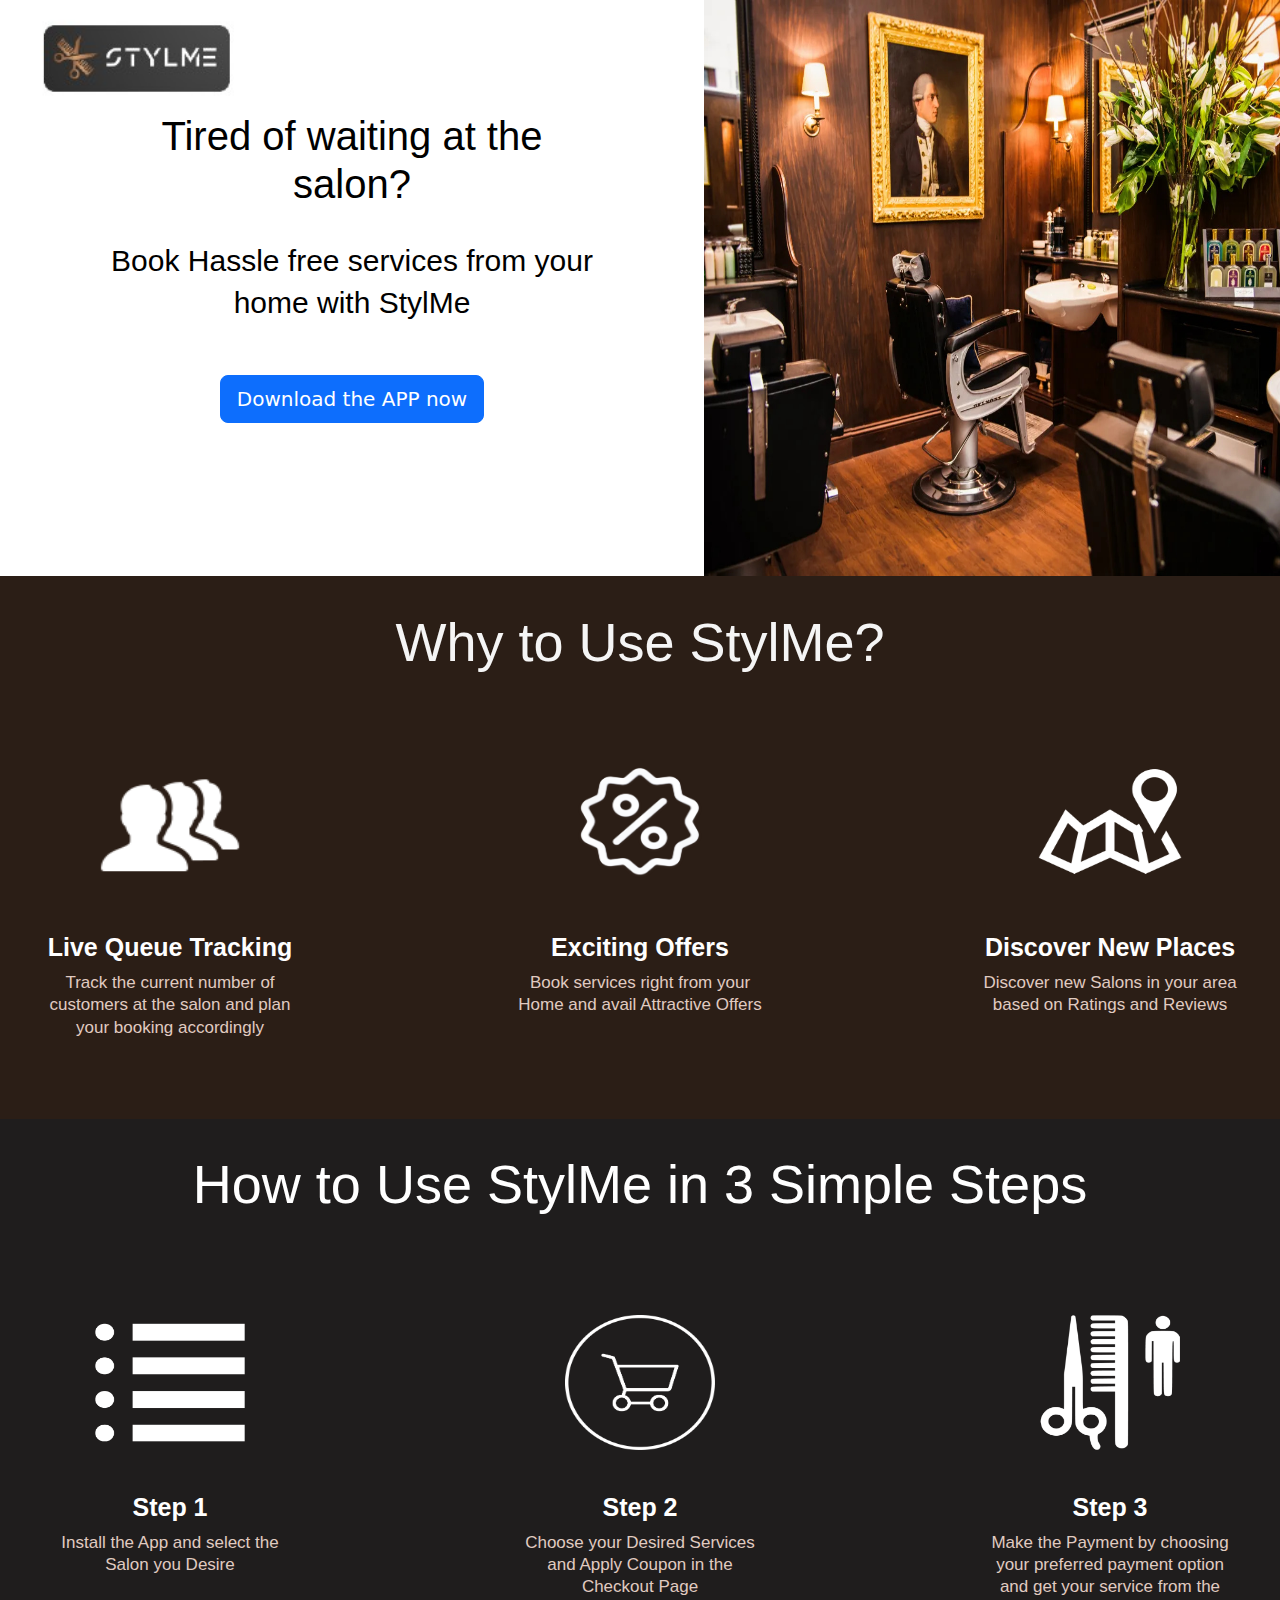
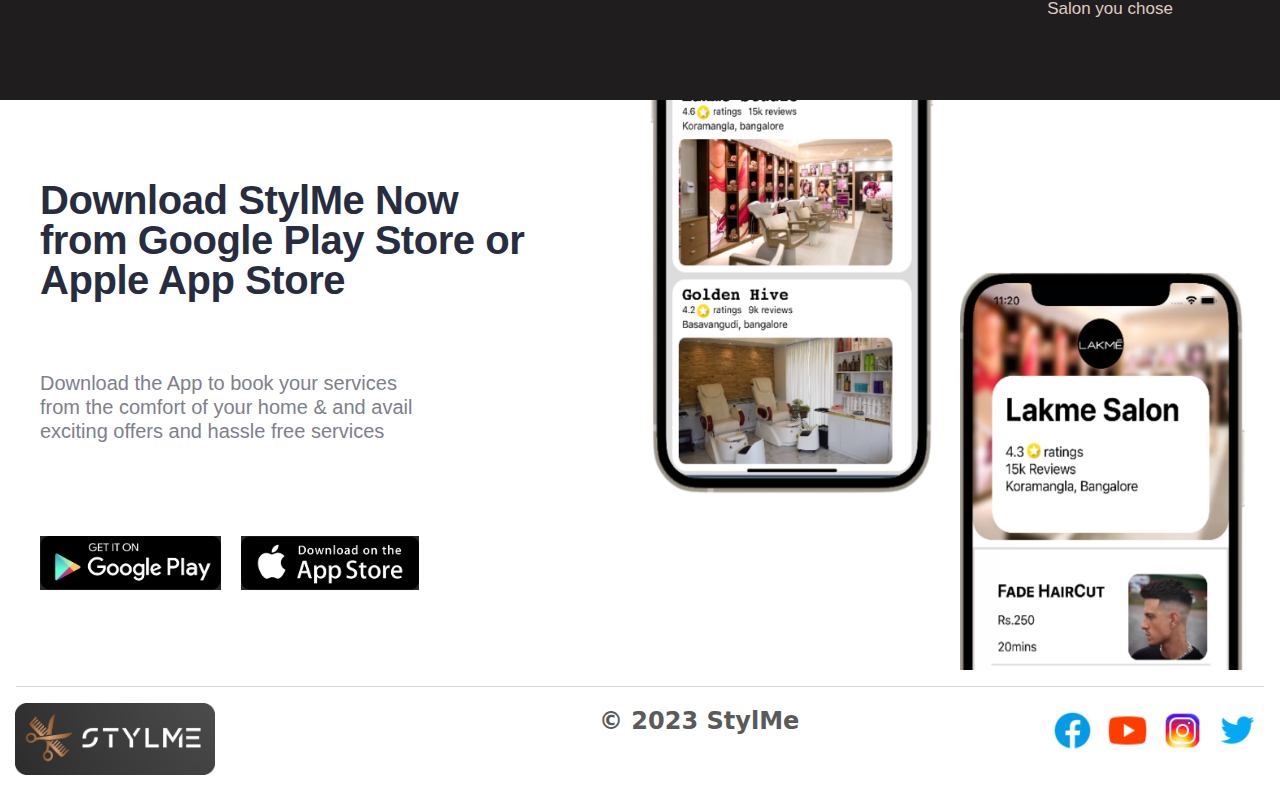
==== dashboard.html @ fe6c78ce "Initial commit" ====
<!DOCTYPE html>
<html lang="en">

<head>
  <meta charset="utf-8" />
  <meta name="viewport" content="width=device-width, initial-scale=1" />
  <meta name="description" content="" />
  <title>StylMe - Book your Favorite Salon Now.</title>
  <link rel="shortcut icon" type="image/png" href="image/favicon.png" >

  <link rel="canonical" href="https://getbootstrap.com/docs/5.2/examples/carousel/" />

  <link href="https://cdn.jsdelivr.net/npm/bootstrap@5.3.0-alpha1/dist/css/bootstrap.min.css" rel="stylesheet" />

  <style>
    
    .bd-placeholder-img {
      font-size: 1.125rem;
      text-anchor: middle;
      -webkit-user-select: none;
      -moz-user-select: none;
      user-select: none;
    }

    @media (min-width: 768px) {
      .bd-placeholder-img-lg {
        font-size: 3.5rem;
      }
    }

    .b-example-divider {
      height: 3rem;
      background-color: rgba(0, 0, 0, 0.1);
      border: solid rgba(0, 0, 0, 0.15);
      border-width: 1px 0;
      box-shadow: inset 0 0.5em 1.5em rgba(0, 0, 0, 0.1),
        inset 0 0.125em 0.5em rgba(0, 0, 0, 0.15);
    }

    .b-example-vr {
      flex-shrink: 0;
      width: 1.5rem;
      height: 100vh;
    }

    .bi {
      vertical-align: -0.125em;
      fill: currentColor;
    }

    .nav-scroller {
      position: relative;
      z-index: 2;
      height: 2.75rem;
      overflow-y: hidden;
    }

    .nav-scroller .nav {
      display: flex;
      flex-wrap: nowrap;
      padding-bottom: 1rem;
      margin-top: -1px;
      overflow-x: auto;
      text-align: center;
      white-space: nowrap;
      -webkit-overflow-scrolling: touch;
    }
  </style>

  <!-- Custom styles for this template -->
  <link href="dashboard.css" rel="stylesheet" />
</head>

<body>

  </header>
  <main>
    <div class="float-right"><img src="image/salon.jpg" height="576px" width="644px"></div>
    <div id="myCarousel" class="carousel slide" data-bs-ride="carousel" style="width: 55%;">
      <div class="carousel-indicators">
        <button type="button" data-bs-target="#myCarousel" data-bs-slide-to="0" class="active" aria-current="true"
          aria-label="Slide 1" hidden="hidden"></button>
        <button type="button" data-bs-target="#myCarousel" data-bs-slide-to="1" aria-label="Slide 2"
          hidden="hidden"></button>
      </div>
      <div class="carousel-inner">
        <div class="carousel-item active">
          <img src="image/white_bg_wlogo.jpg" width="100%">
          <div class="_26WmF"><a href="Customer.html"><img class="" width="200" alt="" src="image/logo_curve.png"></a></div>
          <svg class="bd-placeholder-img" width="100%" height="100%" xmlns="http://www.w3.org/2000/svg"
            aria-hidden="false" preserveAspectRatio="xMidYMid slice" focusable="false">
            <rect width="100%" height="100%" fill="#777" />
          </svg>

          <div class="container">
            <div class="carousel-caption">
              <h1 style="color: black; font-family:'Trebuchet MS', 'Lucida Sans Unicode', 'Lucida Grande', 'Lucida Sans', Arial, sans-serif">Tired of waiting at the salon?</h1>
              <br>
              <p style="color: black; font-size: 30px; font-family: 'Segoe UI', Tahoma, Geneva, Verdana, sans-serif;">
                Book Hassle free services from your home with StylMe
              </p>
              <br>
              <p>
                <a class="btn btn-lg btn-primary" href="#" onclick="autoScroll()">Download the APP now</a>
              </p>
            </div>
          </div>
        </div>

        <div class="carousel-item">
          <img src="image/white_bg_wlogo.jpg" width="100%">
          <svg class="bd-placeholder-img" width="100%" height="100%" xmlns="http://www.w3.org/2000/svg"
            aria-hidden="false" preserveAspectRatio="xMidYMid slice" focusable="false">
            <rect width="100%" height="100%" fill="#777" />
          </svg>

          <div class="container">
            <div class="carousel-caption">
              <h1 style="color: black; font-family:'Trebuchet MS', 'Lucida Sans Unicode', 'Lucida Grande', 'Lucida Sans', Arial, sans-serif">Want to get discovered?</h1>
              <br>
              <p style="color: black; font-size: 30px; font-family: 'Segoe UI', Tahoma, Geneva, Verdana, sans-serif;">Register your store in 3 easy steps and Partner with us</p>
              <br>
              <p>
                <a class="btn btn-lg btn-primary" href="index.html" target="_blank">Partner with Us</a>
              </p>
            </div>
          </div>
        </div>



      </div>
      <button id="next-button" class="carousel-control-prev" type="button" data-bs-target="#myCarousel"
        data-bs-slide="prev" hidden>
        <span class="carousel-control-prev-icon" aria-hidden="true"></span>
        <span class="visually-hidden">Previous</span>
      </button>
      <button id="prev-button" class="carousel-control-next" type="button" data-bs-target="#myCarousel"
        data-bs-slide="next" hidden>
        <span class="carousel-control-next-icon" aria-hidden="true"></span>
        <span class="visually-hidden">Next</span>
      </button>
    </div>



      <div class="_2tnu-">
        <br><br>
        <h1 style="font-family:Impact, Haettenschweiler, 'Arial Narrow Bold', sans-serif ; font-size: 54px; color: whitesmoke; text-align: center;">Why to Use StylMe?</h1>

        <div class="_2RZDN">
          <div class="_2Zn3W">
            <div class="_1Vw_y"><img class="_2dYjq" width="105" height="190" src="image/whitequeue.png">
            </div>
            <div class="_3fted">Live Queue Tracking</div>
            <div class="_12i5X">Track the current number of customers at the salon and plan your booking accordingly
            </div>
          </div>
          <div class="_2Zn3W">
            <div class="_1Vw_y"><img class="_2dYjq" width="112" height="206" src="image/whitediscount.png">
            </div>
            <div class="_3fted">Exciting Offers</div>
            <div class="_12i5X">Book services right from your Home and avail Attractive Offers</div>
          </div>
          <div class="_2Zn3W">
            <div class="_1Vw_y"><img class="_2dYjq" width="124" height="188" src="image/whitediscover.jpeg">
            </div>
            <div class="_3fted">Discover New Places</div>
            <div class="_12i5X">Discover new Salons in your area based on Ratings and Reviews</div>
          </div>
        </div>
      </div>

      <div class="_2tnu1-">
        <br><br>
        <h1 style="font-family:Impact, Haettenschweiler, 'Arial Narrow Bold', sans-serif ; font-size: 54px; color:white; text-align: center;">How to Use StylMe in 3 Simple Steps</h1>

        <br>

        <div class="_2RZDN">
          <div class="_2Zn3W">
            <div class="_1Vw_y"><img class="_2dYjq" width="105" height="190" src="image/step1.png">
            </div>
            <div class="_3fted">Step 1</div>
            <div class="_12i5X">Install the App and select the Salon you Desire
            </div>
          </div>
          <div class="_2Zn3W">
            <div class="_1Vw_y"><img class="_2dYjq" width="112" height="206" src="image/step2.png">
            </div>
            <div class="_3fted">Step 2</div>
            <div class="_12i5X">Choose your Desired Services and Apply Coupon in the Checkout Page</div>
          </div>
          <div class="_2Zn3W">
            <div class="_1Vw_y"><img class="_2dYjq" width="124" height="188" src="image/step3.png">
            </div>
            <div class="_3fted">Step 3</div>
            <div class="_12i5X">Make the Payment by choosing your preferred payment option and get your service from the Salon you chose</div>
          </div>
        </div>
      </div>

      <div class="_3tAmb">
        <div class="_2ZpEk">
          <div class="_221uw">Download StylMe Now from Google Play Store or Apple App Store</div>
          <br><br><br>
          <div class="_1C4_O">Download the App to book your services from the comfort of your home &amp; and avail exciting offers and hassle free services</div>
          <br><br>
          <div><a href="https://play.google.com/store/apps/details?id=in.swiggy.android" target="_blank"
              rel="noopener noreferrer"><img class="_12dJy" height="54"
                src="image/googlepay.png"></a><a
              href="https://itunes.apple.com/in/app/swiggy-food-order-delivery/id989540920" target="_blank"
              rel="noopener noreferrer"><img class="_37Cft" height="54"
                src="image/appstore.png"></a></div>
                <img class="_2SJnz" width="384" height="489" src="image/app_final2.png">
        </div>
      </div>





    <!-- FOOTER -->


    <hr class="featurette-divider" />
    <div class="_26WmF"><a href="dashboard.html"><img class="" width="200" alt="" src="image/logo_curve.png"></a></div>
    <div class="_2BWW_">© 2023 StylMe</div>    
    <div class="_2-f1I">
      <a class="_1Az3W" href="https://www.facebook.com/" rel="nofollow noopener" alt="facebook" target="_blank"><img
          class="" width="45" height="45" alt="" src="image/facebook.png" style="margin:5px;"></a><a class="_1Az3W"
        href="https://youtube.com/" rel="nofollow noopener" alt="pintrest" target="_blank"><img class="" width="45"
          height="45" alt="" src="image/youtube.png" style="margin:5px;"></a><a class="_1Az3W"
        href="https://instagram.com/" rel="nofollow noopener" alt="instagram" target="_blank"><img class="" width="45"
          height="45" alt="" src="image/instagram.png" style="margin:5px;"></a><a class="_1Az3W" href="https://twitter.com/"
        rel="nofollow noopener" alt="twitter" target="_blank"><img class="" width="45" height="45" alt=""
          src="image/twitter.png" style="margin:5px;"></a>
    </div>
  </div>


  </main>

  <script src="https://cdn.jsdelivr.net/npm/bootstrap@5.3.0-alpha1/dist/js/bootstrap.bundle.min.js"></script>
  <script>
    function autoScroll() {
      window.scrollTo(0, 1600);
    }
    window.onload = function () {
      var button = document.getElementById("next-button")
      setInterval(function () {
        button.click();
      }, 5000);

    };
  </script>
</body>

</html>
---- dashboard.css ----
/* GLOBAL STYLES
-------------------------------------------------- */
/* Padding below the footer and lighter body text */

body {
  padding-top: 0rem;
  padding-bottom: 3rem;
  color: #5a5a5a;
  
}
._26WmF{
  float: left;
  margin-left: 15px;
  margin-bottom: 20px;
}
._2BWW_{
  float: left;
  margin-left: 30%;
  margin-bottom: 20px;
  font-size: x-large;
  font-weight: bold;
}
._2-f1I{
  float: right;
  margin-right: 15px;
  margin-bottom: 20px;
}

/* CUSTOMIZE THE CAROUSEL
-------------------------------------------------- */
/* .carousel-control-next {
  background-color: #5a5a5a;
} */
.carousel-control-next:hover {
  background-color:#5a5a5a;
  transition: 0.7s;
}
/* .carousel-control-prev {
  background-color: #5a5a5a;
} */
.carousel-control-prev:hover {
  background-color:#5a5a5a;
  transition: 0.7s;
}
/* Carousel base class */
.carousel {
  margin-bottom: 4rem;
}
/* Since positioning the image, we need to help out the caption */
.carousel-caption {
  color: whitesmoke;
  /* font-weight: 100; */
  bottom: 3rem;
  z-index: 10;
}

/* Declare heights because of positioning of img element */
.carousel-item {
  height: 32rem;
}


/* MARKETING CONTENT
-------------------------------------------------- */

/* Center align the text within the three columns below the carousel */
.marketing .col-lg-4 {
  margin-bottom: 1.5rem;
  text-align: center;
}
/* rtl:begin:ignore */
.marketing .col-lg-4 p {
  margin-right: .75rem;
  margin-left: .75rem;
}
/* rtl:end:ignore */


/* Featurettes
------------------------- */

.featurette-divider {
  margin: 1rem; /* Space out the Bootstrap <hr> more */
}

.featurette-divider1 {
  margin: 0rem; /* Space out the Bootstrap <hr> more */
}

/* Thin out the marketing headings */
/* rtl:begin:remove */
.featurette-heading {
  letter-spacing: -.05rem;
}

/* rtl:end:remove */

/* RESPONSIVE CSS
-------------------------------------------------- */

@media (min-width: 40em) {
  /* Bump up size of carousel content */
  .carousel-caption p {
    margin-bottom: 1.25rem;
    font-size: 2.5rem;
    line-height: 1.4;
  }

  .featurette-heading {
    font-size: 50px;
  }
}

@media (min-width: 62em) {
  .featurette-heading {
    margin-top: 7rem;
  }
}
.float-right{
  float: right;
  width: 45%;
}


/* .row-feat-wbg{
  background-color: aqua;
} */



._2tnu-{
  font-size: 14px;
  line-height: 1.2;
  -webkit-font-smoothing: antialiased;
  font-family: ProximaNova,arial,Helvetica Neue,sans-serif;
  letter-spacing: 0;
  font-weight: 300;
  color: #282c3f;
  margin: 0;
  box-sizing: inherit;
  -webkit-text-size-adjust: none;
  -webkit-tap-highlight-color: transparent;
  outline: none;
  background: #2b1e16;
  padding: 0 20px;
  }

  ._2tnu1-{
    font-size: 14px;
    line-height: 1.2;
    -webkit-font-smoothing: antialiased;
    font-family: ProximaNova,arial,Helvetica Neue,sans-serif;
    letter-spacing: 0;
    font-weight: 300;
    color: #282c3f;
    margin: 0;
    box-sizing: inherit;
    -webkit-text-size-adjust: none;
    -webkit-tap-highlight-color: transparent;
    outline: none;
    background: #1f1d1d;
    padding: 0 20px;
    }
  
  ._2RZDN{
    font-size: 14px;
    line-height: 1.2;
    -webkit-font-smoothing: antialiased;
    font-family: ProximaNova,arial,Helvetica Neue,sans-serif;
    letter-spacing: 0;
    font-weight: 300;
    color: #282c3f;
    padding: 0;
    box-sizing: inherit;
    -webkit-text-size-adjust: none;
    -webkit-tap-highlight-color: transparent;
    outline: none;
    display: flex;
    justify-content: space-between;
    padding-bottom: 80px;
    max-width: 1200px;
    min-width: 1200px;
    margin: 0 auto;
    position: relative;
  }
  
  ._2Zn3W{
    font-size: 14px;
    line-height: 1.2;
    -webkit-font-smoothing: antialiased;
    font-family: ProximaNova,arial,Helvetica Neue,sans-serif;
    letter-spacing: 0;
    font-weight: 300;
    margin: 0;
    padding: 0;
    box-sizing: inherit;
    -webkit-text-size-adjust: none;
    -webkit-tap-highlight-color: transparent;
    outline: none;
    position: relative;
    color: #fff;
    text-align: center;
  }
  
  ._1Vw_y{
    font-size: 14px;
    line-height: 1.2;
    -webkit-font-smoothing: antialiased;
    font-family: ProximaNova,arial,Helvetica Neue,sans-serif;
    letter-spacing: 0;
    font-weight: 300;
    color: #fff;
    text-align: center;
    margin: 0;
    padding: 0;
    box-sizing: inherit;
    -webkit-text-size-adjust: none;
    -webkit-tap-highlight-color: transparent;
    outline: none;
    height: 250px;
    display: flex;
    align-items: flex-end;
    justify-content: center;
  }
  
  ._3fted{
    line-height: 1.2;
    -webkit-font-smoothing: antialiased;
    font-family: ProximaNova,arial,Helvetica Neue,sans-serif;
    letter-spacing: 0;
    color: #fff;
    text-align: center;
    margin: 0;
    padding: 0;
    box-sizing: inherit;
    -webkit-text-size-adjust: none;
    -webkit-tap-highlight-color: transparent;
    outline: none;
    font-size: 25px;
    font-weight: 600;
    margin-top: 0;
  }
  
  ._12i5X{
    -webkit-font-smoothing: antialiased;
    font-family: ProximaNova,arial,Helvetica Neue,sans-serif;
    letter-spacing: 0;
    font-weight: 300;
    text-align: center;
    margin: 0;
    padding: 0;
    box-sizing: inherit;
    -webkit-text-size-adjust: none;
    -webkit-tap-highlight-color: transparent;
    outline: none;
    font-size: 17px;
    width: 260px;
    margin-top: 10px;
    color: #e0cbc1;
    line-height: 1.3;
  }
  
  ._2dYjq{
    font-size: 14px;
    line-height: 1.2;
    -webkit-font-smoothing: antialiased;
    font-family: ProximaNova,arial,Helvetica Neue,sans-serif;
    letter-spacing: 0;
    font-weight: 300;
    color: #fff;
    text-align: center;
    width: 150px;
    aspect-ratio: auto 112 / 206;
    height: 135px;
    margin: 0;
    padding: 0;
    box-sizing: inherit;
    -webkit-text-size-adjust: none;
    -webkit-tap-highlight-color: transparent;
    outline: none;
    border-style: none;
    margin-bottom: 42px;
  }
  

  ._3tAmb{
    font-size: 14px;
    line-height: 1.2;
    -webkit-font-smoothing: antialiased;
    font-family: ProximaNova,arial,Helvetica Neue,sans-serif;
    letter-spacing: 0;
    font-weight: 300;
    color: #282c3f;
    margin: 0;
    box-sizing: inherit;
    -webkit-text-size-adjust: none;
    -webkit-tap-highlight-color: transparent;
    outline: none;
    padding: 0 20px;
    height: 570px;
    overflow: hidden;
  }

  ._2ZpEk{
    font-size: 14px;
    line-height: 1.2;
    -webkit-font-smoothing: antialiased;
    font-family: ProximaNova,arial,Helvetica Neue,sans-serif;
    letter-spacing: 0;
    font-weight: 300;
    color: #282c3f;
    padding: 0;
    box-sizing: inherit;
    -webkit-text-size-adjust: none;
    -webkit-tap-highlight-color: transparent;
    outline: none;
    max-width: 1200px;
    min-width: 1200px;
    position: relative;
    margin: 0 auto;
    display: flex;
    flex-direction: column;
    justify-content: center;
    height: 100%;
  }

  ._221uw{
    -webkit-font-smoothing: antialiased;
    font-family: ProximaNova,arial,Helvetica Neue,sans-serif;
    color: #282c3f;
    margin: 0;
    padding: 0;
    box-sizing: inherit;
    -webkit-text-size-adjust: none;
    -webkit-tap-highlight-color: transparent;
    outline: none;
    font-size: 40px;
    font-weight: 600;
    width: 500px;
    line-height: 1;
    letter-spacing: -.45px;
  }

  ._1C4_O{
    -webkit-font-smoothing: antialiased;
    font-family: ProximaNova,arial,Helvetica Neue,sans-serif;
    letter-spacing: 0;
    margin: 0;
    padding: 0;
    box-sizing: inherit;
    -webkit-text-size-adjust: none;
    -webkit-tap-highlight-color: transparent;
    outline: none;
    font-size: 20px;
    width: 400px;
    font-weight: 300;
    padding-top: 20px;
    padding-bottom: 60px;
    color: #7e808c;
    line-height: 1.2;
  }

  ._12dJy{
    font-size: 14px;
    line-height: 1.2;
    -webkit-font-smoothing: antialiased;
    font-family: ProximaNova,arial,Helvetica Neue,sans-serif;
    letter-spacing: 0;
    font-weight: 300;
    height: 54px;
    margin: 0;
    padding: 0;
    box-sizing: inherit;
    -webkit-text-size-adjust: none;
    -webkit-tap-highlight-color: transparent;
    outline: none;
    border-style: none;
    margin-right: 20px;
    cursor: pointer;
  }

  ._37Cft{
    font-size: 14px;
    line-height: 1.2;
    -webkit-font-smoothing: antialiased;
    font-family: ProximaNova,arial,Helvetica Neue,sans-serif;
    letter-spacing: 0;
    font-weight: 300;
    height: 54px;
    margin: 0;
    padding: 0;
    box-sizing: inherit;
    -webkit-text-size-adjust: none;
    -webkit-tap-highlight-color: transparent;
    outline: none;
    border-style: none;
    cursor: pointer;
  }

  ._3QGpR{
    font-size: 14px;
    line-height: 1.2;
    -webkit-font-smoothing: antialiased;
    font-family: ProximaNova,arial,Helvetica Neue,sans-serif;
    letter-spacing: 0;
    font-weight: 300;
    color: #282c3f;
    width: 384px;
    aspect-ratio: auto 384 / 489;
    height: 489px;
    margin: 0;
    padding: 0;
    box-sizing: inherit;
    -webkit-text-size-adjust: none;
    -webkit-tap-highlight-color: transparent;
    outline: none;
    border-style: none;
    position: absolute;
    top: 0;
    right: 300px;
  }

  ._2SJnz{
    font-size: 14px;
    line-height: 1.2;
    -webkit-font-smoothing: antialiased;
    font-family: ProximaNova,arial,Helvetica Neue,sans-serif;
    letter-spacing: 0;
    font-weight: 300;
    color: #282c3f;
    width: 650px;
    aspect-ratio: auto 384 / 489;
    height: 600px;
    margin: 0;
    padding: 0;
    box-sizing: inherit;
    -webkit-text-size-adjust: none;
    -webkit-tap-highlight-color: transparent;
    outline: none;
    border-style: none;
    bottom: 0;
    right: -45px;
    position: absolute;
  }

  ._2BWW{
    line-height: 1.2;
    -webkit-font-smoothing: antialiased;
    font-family: ProximaNova,arial,Helvetica Neue,sans-serif;
    font-weight: 300;
    color: #fff;
    margin: 0;
    padding: 0;
    box-sizing: inherit;
    -webkit-text-size-adjust: none;
    -webkit-tap-highlight-color: transparent;
    outline: none;
    flex-grow: 1;
    text-align: center;
    font-size: 20px;
    letter-spacing: -.6px;
    margin-top: 20px;
  }
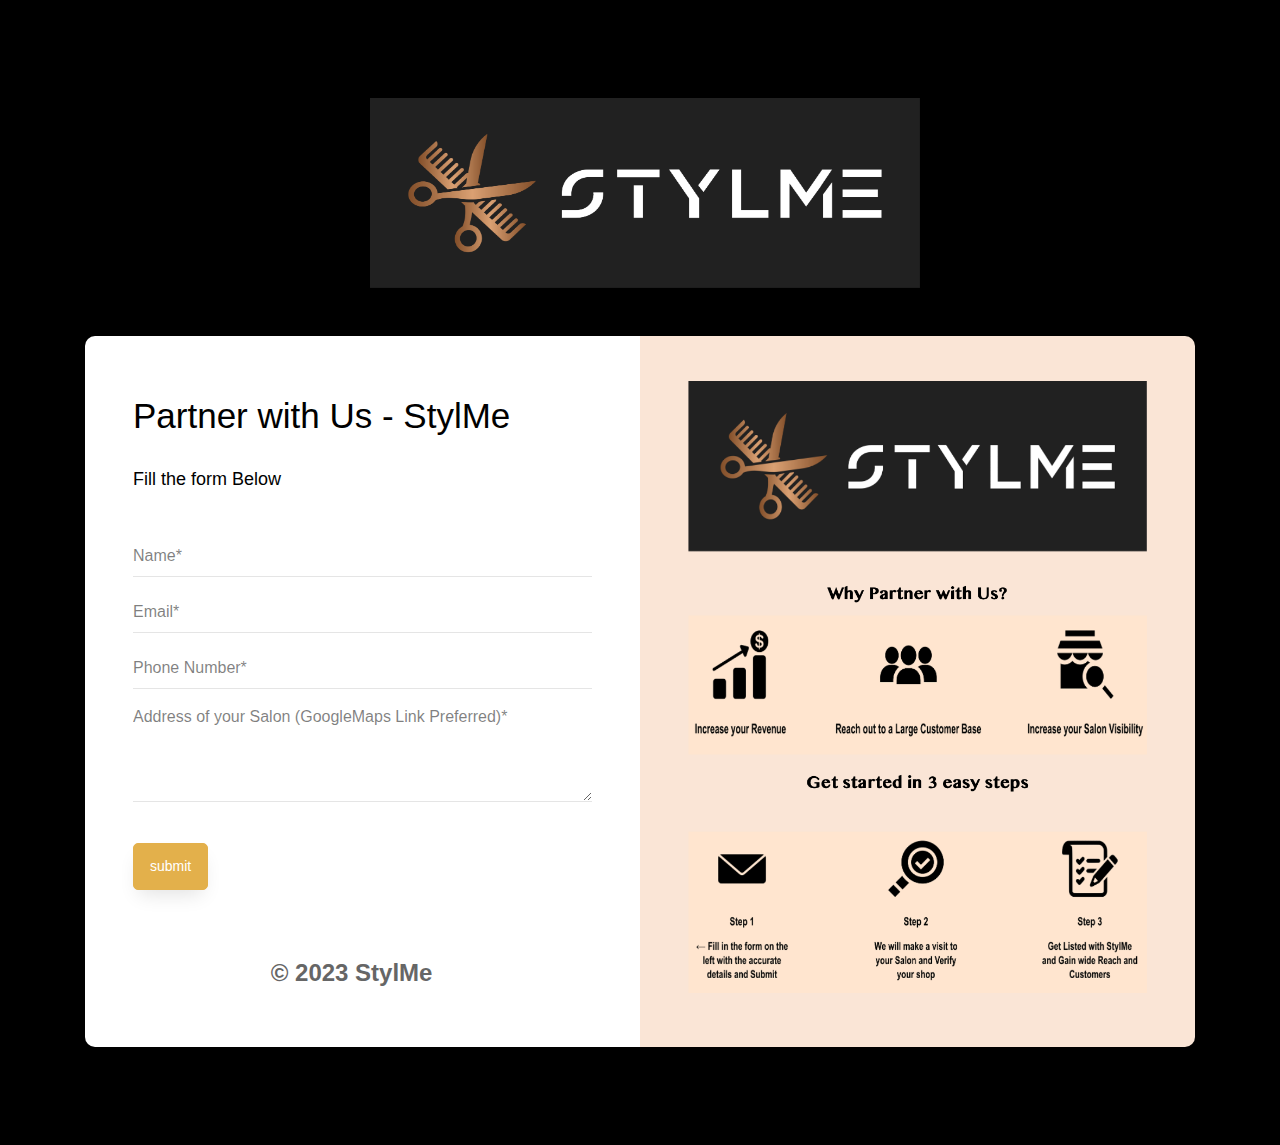
==== commit dc93552c: "Update dashboard.html" ====
--- a/dashboard.html
+++ b/dashboard.html
@@ -1,261 +1,103 @@
-<!DOCTYPE html>
+<!doctype html>
 <html lang="en">
+  <head>
+  	<title>Partner with Us - StylMe</title>
+    <meta charset="utf-8">
+    <meta name="viewport" content="width=device-width, initial-scale=1, shrink-to-fit=no">
+	<link rel="shortcut icon" type="image/png" href="image/favicon.png" >
 
-<head>
-  <meta charset="utf-8" />
-  <meta name="viewport" content="width=device-width, initial-scale=1" />
-  <meta name="description" content="" />
-  <title>StylMe - Book your Favorite Salon Now.</title>
-  <link rel="shortcut icon" type="image/png" href="image/favicon.png" >
+	<link href='https://fonts.googleapis.com/css?family=Roboto:400,100,300,700' rel='stylesheet' type='text/css'>
 
-  <link rel="canonical" href="https://getbootstrap.com/docs/5.2/examples/carousel/" />
+	<link rel="stylesheet" href="https://stackpath.bootstrapcdn.com/font-awesome/4.7.0/css/font-awesome.min.css">
+	
+	<link rel="stylesheet" href="css/style.css">
 
-  <link href="https://cdn.jsdelivr.net/npm/bootstrap@5.3.0-alpha1/dist/css/bootstrap.min.css" rel="stylesheet" />
+	</head>
+	<body>
+	<section class="ftco-section">
+		<div class="container">
+			<div class="row justify-content-center">
+				<div class="col-md-6 text-center mb-5">
+					<a href="index.html" target="_blank"><img src="image/logohd.png" height="190px" width="550px"></a>
+				</div>
+			</div>
+			<div class="row justify-content-center">
+				<div class="col-md-12">
+					<div class="wrapper">
+						<div class="row no-gutters">
+							<div class="col-lg-6">
+								<div class="contact-wrap w-100 p-md-5 p-4">
+									<p style="color: black; font-size: 35px; font-family:'Lucida Sans', 'Lucida Sans Regular', 'Lucida Grande', 'Lucida Sans Unicode', Geneva, Verdana, sans-serif;">
+										Partner with Us - StylMe
+									  </p>			
+									  <p style="color: black; font-size: 18px; font-family:'Lucida Sans', 'Lucida Sans Regular', 'Lucida Grande', 'Lucida Sans Unicode', Geneva, Verdana, sans-serif;">
+										Fill the form Below
+									  </p>	
+									<div id="form-message-warning" class="mb-4"></div> 
+				      		<div id="form-message-success" class="mb-4">
+				            Your message was sent, thank you!
+				      		</div>
+							<br>
 
-  <style>
-    
-    .bd-placeholder-img {
-      font-size: 1.125rem;
-      text-anchor: middle;
-      -webkit-user-select: none;
-      -moz-user-select: none;
-      user-select: none;
-    }
-
-    @media (min-width: 768px) {
-      .bd-placeholder-img-lg {
-        font-size: 3.5rem;
-      }
-    }
-
-    .b-example-divider {
-      height: 3rem;
-      background-color: rgba(0, 0, 0, 0.1);
-      border: solid rgba(0, 0, 0, 0.15);
-      border-width: 1px 0;
-      box-shadow: inset 0 0.5em 1.5em rgba(0, 0, 0, 0.1),
-        inset 0 0.125em 0.5em rgba(0, 0, 0, 0.15);
-    }
-
-    .b-example-vr {
-      flex-shrink: 0;
-      width: 1.5rem;
-      height: 100vh;
-    }
-
-    .bi {
-      vertical-align: -0.125em;
-      fill: currentColor;
-    }
-
-    .nav-scroller {
-      position: relative;
-      z-index: 2;
-      height: 2.75rem;
-      overflow-y: hidden;
-    }
-
-    .nav-scroller .nav {
-      display: flex;
-      flex-wrap: nowrap;
-      padding-bottom: 1rem;
-      margin-top: -1px;
-      overflow-x: auto;
-      text-align: center;
-      white-space: nowrap;
-      -webkit-overflow-scrolling: touch;
-    }
-  </style>
-
-  <!-- Custom styles for this template -->
-  <link href="dashboard.css" rel="stylesheet" />
-</head>
-
-<body>
-
-  </header>
-  <main>
-    <div class="float-right"><img src="image/salon.jpg" height="576px" width="644px"></div>
-    <div id="myCarousel" class="carousel slide" data-bs-ride="carousel" style="width: 55%;">
-      <div class="carousel-indicators">
-        <button type="button" data-bs-target="#myCarousel" data-bs-slide-to="0" class="active" aria-current="true"
-          aria-label="Slide 1" hidden="hidden"></button>
-        <button type="button" data-bs-target="#myCarousel" data-bs-slide-to="1" aria-label="Slide 2"
-          hidden="hidden"></button>
-      </div>
-      <div class="carousel-inner">
-        <div class="carousel-item active">
-          <img src="image/white_bg_wlogo.jpg" width="100%">
-          <div class="_26WmF"><a href="Customer.html"><img class="" width="200" alt="" src="image/logo_curve.png"></a></div>
-          <svg class="bd-placeholder-img" width="100%" height="100%" xmlns="http://www.w3.org/2000/svg"
-            aria-hidden="false" preserveAspectRatio="xMidYMid slice" focusable="false">
-            <rect width="100%" height="100%" fill="#777" />
-          </svg>
-
-          <div class="container">
-            <div class="carousel-caption">
-              <h1 style="color: black; font-family:'Trebuchet MS', 'Lucida Sans Unicode', 'Lucida Grande', 'Lucida Sans', Arial, sans-serif">Tired of waiting at the salon?</h1>
-              <br>
-              <p style="color: black; font-size: 30px; font-family: 'Segoe UI', Tahoma, Geneva, Verdana, sans-serif;">
-                Book Hassle free services from your home with StylMe
-              </p>
-              <br>
-              <p>
-                <a class="btn btn-lg btn-primary" href="#" onclick="autoScroll()">Download the APP now</a>
-              </p>
-            </div>
-          </div>
-        </div>
-
-        <div class="carousel-item">
-          <img src="image/white_bg_wlogo.jpg" width="100%">
-          <svg class="bd-placeholder-img" width="100%" height="100%" xmlns="http://www.w3.org/2000/svg"
-            aria-hidden="false" preserveAspectRatio="xMidYMid slice" focusable="false">
-            <rect width="100%" height="100%" fill="#777" />
-          </svg>
-
-          <div class="container">
-            <div class="carousel-caption">
-              <h1 style="color: black; font-family:'Trebuchet MS', 'Lucida Sans Unicode', 'Lucida Grande', 'Lucida Sans', Arial, sans-serif">Want to get discovered?</h1>
-              <br>
-              <p style="color: black; font-size: 30px; font-family: 'Segoe UI', Tahoma, Geneva, Verdana, sans-serif;">Register your store in 3 easy steps and Partner with us</p>
-              <br>
-              <p>
-                <a class="btn btn-lg btn-primary" href="index.html" target="_blank">Partner with Us</a>
-              </p>
-            </div>
-          </div>
-        </div>
+									<form method="POST" id="contactForm" name="contactForm" class="contactForm">
+										<div class="row">
+											<div class="col-md-12">
+												<div class="form-group">
+													<input type="text" class="form-control" name="name" id="name" placeholder="Name*">
+												</div>
+											</div>
+						
+											<div class="col-md-12"> 
+												<div class="form-group">
+													<input type="email" class="form-control" name="email" id="email" placeholder="Email*">
+												</div>
+											</div>
+											<div class="col-md-12">
+												<div class="form-group">
+													<input type="tel" class="form-control" name="phonenumber" id="phonenumber" placeholder="Phone Number*">
+												</div>
+											</div>
+											<div class="col-md-12">
+												<div class="form-group">
+													<textarea name="message" class="form-control" id="message" cols="30" rows="4" placeholder="Address of your Salon (GoogleMaps Link Preferred)*"></textarea>
+												</div>
+												<br>
+											</div>
+											<div class="col-md-12">
+												<div class="form-group">
+													<input type="submit" value="submit" class="btn btn-primary">
+													<div class="submitting"></div>
+												</div>
+											</div>
+										</div>
+									</form>
+									<br>
 
 
+									<div class="_2BWW_">© 2023 StylMe</div>   
+	
+									<div class="w-100 social-media mt-5">
+									</div>
+								</div>
+							</div>
 
-      </div>
-      <button id="next-button" class="carousel-control-prev" type="button" data-bs-target="#myCarousel"
-        data-bs-slide="prev" hidden>
-        <span class="carousel-control-prev-icon" aria-hidden="true"></span>
-        <span class="visually-hidden">Previous</span>
-      </button>
-      <button id="prev-button" class="carousel-control-next" type="button" data-bs-target="#myCarousel"
-        data-bs-slide="next" hidden>
-        <span class="carousel-control-next-icon" aria-hidden="true"></span>
-        <span class="visually-hidden">Next</span>
-      </button>
-    </div>
+							<div class="col-lg-6 d-flex align-items-stretch">
+								<div class="info-wrap w-100 p-5 img" style="background-image: url(image/flyer.png);">
+			          </div>
+							</div>
+						</div>
+					</div>
+				</div>
+			</div>
+		</div>
+	</section>
 
+	<script src="js/jquery.min.js"></script>
+  <script src="js/popper.js"></script>
+  <script src="js/bootstrap.min.js"></script>
+  <script src="js/jquery.validate.min.js"></script>
+  <script src="js/main.js"></script>
 
-
-      <div class="_2tnu-">
-        <br><br>
-        <h1 style="font-family:Impact, Haettenschweiler, 'Arial Narrow Bold', sans-serif ; font-size: 54px; color: whitesmoke; text-align: center;">Why to Use StylMe?</h1>
-
-        <div class="_2RZDN">
-          <div class="_2Zn3W">
-            <div class="_1Vw_y"><img class="_2dYjq" width="105" height="190" src="image/whitequeue.png">
-            </div>
-            <div class="_3fted">Live Queue Tracking</div>
-            <div class="_12i5X">Track the current number of customers at the salon and plan your booking accordingly
-            </div>
-          </div>
-          <div class="_2Zn3W">
-            <div class="_1Vw_y"><img class="_2dYjq" width="112" height="206" src="image/whitediscount.png">
-            </div>
-            <div class="_3fted">Exciting Offers</div>
-            <div class="_12i5X">Book services right from your Home and avail Attractive Offers</div>
-          </div>
-          <div class="_2Zn3W">
-            <div class="_1Vw_y"><img class="_2dYjq" width="124" height="188" src="image/whitediscover.jpeg">
-            </div>
-            <div class="_3fted">Discover New Places</div>
-            <div class="_12i5X">Discover new Salons in your area based on Ratings and Reviews</div>
-          </div>
-        </div>
-      </div>
-
-      <div class="_2tnu1-">
-        <br><br>
-        <h1 style="font-family:Impact, Haettenschweiler, 'Arial Narrow Bold', sans-serif ; font-size: 54px; color:white; text-align: center;">How to Use StylMe in 3 Simple Steps</h1>
-
-        <br>
-
-        <div class="_2RZDN">
-          <div class="_2Zn3W">
-            <div class="_1Vw_y"><img class="_2dYjq" width="105" height="190" src="image/step1.png">
-            </div>
-            <div class="_3fted">Step 1</div>
-            <div class="_12i5X">Install the App and select the Salon you Desire
-            </div>
-          </div>
-          <div class="_2Zn3W">
-            <div class="_1Vw_y"><img class="_2dYjq" width="112" height="206" src="image/step2.png">
-            </div>
-            <div class="_3fted">Step 2</div>
-            <div class="_12i5X">Choose your Desired Services and Apply Coupon in the Checkout Page</div>
-          </div>
-          <div class="_2Zn3W">
-            <div class="_1Vw_y"><img class="_2dYjq" width="124" height="188" src="image/step3.png">
-            </div>
-            <div class="_3fted">Step 3</div>
-            <div class="_12i5X">Make the Payment by choosing your preferred payment option and get your service from the Salon you chose</div>
-          </div>
-        </div>
-      </div>
-
-      <div class="_3tAmb">
-        <div class="_2ZpEk">
-          <div class="_221uw">Download StylMe Now from Google Play Store or Apple App Store</div>
-          <br><br><br>
-          <div class="_1C4_O">Download the App to book your services from the comfort of your home &amp; and avail exciting offers and hassle free services</div>
-          <br><br>
-          <div><a href="https://play.google.com/store/apps/details?id=in.swiggy.android" target="_blank"
-              rel="noopener noreferrer"><img class="_12dJy" height="54"
-                src="image/googlepay.png"></a><a
-              href="https://itunes.apple.com/in/app/swiggy-food-order-delivery/id989540920" target="_blank"
-              rel="noopener noreferrer"><img class="_37Cft" height="54"
-                src="image/appstore.png"></a></div>
-                <img class="_2SJnz" width="384" height="489" src="image/app_final2.png">
-        </div>
-      </div>
-
-
-
-
-
-    <!-- FOOTER -->
-
-
-    <hr class="featurette-divider" />
-    <div class="_26WmF"><a href="dashboard.html"><img class="" width="200" alt="" src="image/logo_curve.png"></a></div>
-    <div class="_2BWW_">© 2023 StylMe</div>    
-    <div class="_2-f1I">
-      <a class="_1Az3W" href="https://www.facebook.com/" rel="nofollow noopener" alt="facebook" target="_blank"><img
-          class="" width="45" height="45" alt="" src="image/facebook.png" style="margin:5px;"></a><a class="_1Az3W"
-        href="https://youtube.com/" rel="nofollow noopener" alt="pintrest" target="_blank"><img class="" width="45"
-          height="45" alt="" src="image/youtube.png" style="margin:5px;"></a><a class="_1Az3W"
-        href="https://instagram.com/" rel="nofollow noopener" alt="instagram" target="_blank"><img class="" width="45"
-          height="45" alt="" src="image/instagram.png" style="margin:5px;"></a><a class="_1Az3W" href="https://twitter.com/"
-        rel="nofollow noopener" alt="twitter" target="_blank"><img class="" width="45" height="45" alt=""
-          src="image/twitter.png" style="margin:5px;"></a>
-    </div>
-  </div>
-
-
-  </main>
-
-  <script src="https://cdn.jsdelivr.net/npm/bootstrap@5.3.0-alpha1/dist/js/bootstrap.bundle.min.js"></script>
-  <script>
-    function autoScroll() {
-      window.scrollTo(0, 1600);
-    }
-    window.onload = function () {
-      var button = document.getElementById("next-button")
-      setInterval(function () {
-        button.click();
-      }, 5000);
-
-    };
-  </script>
-</body>
-
+	</body>
 </html>
 
-
